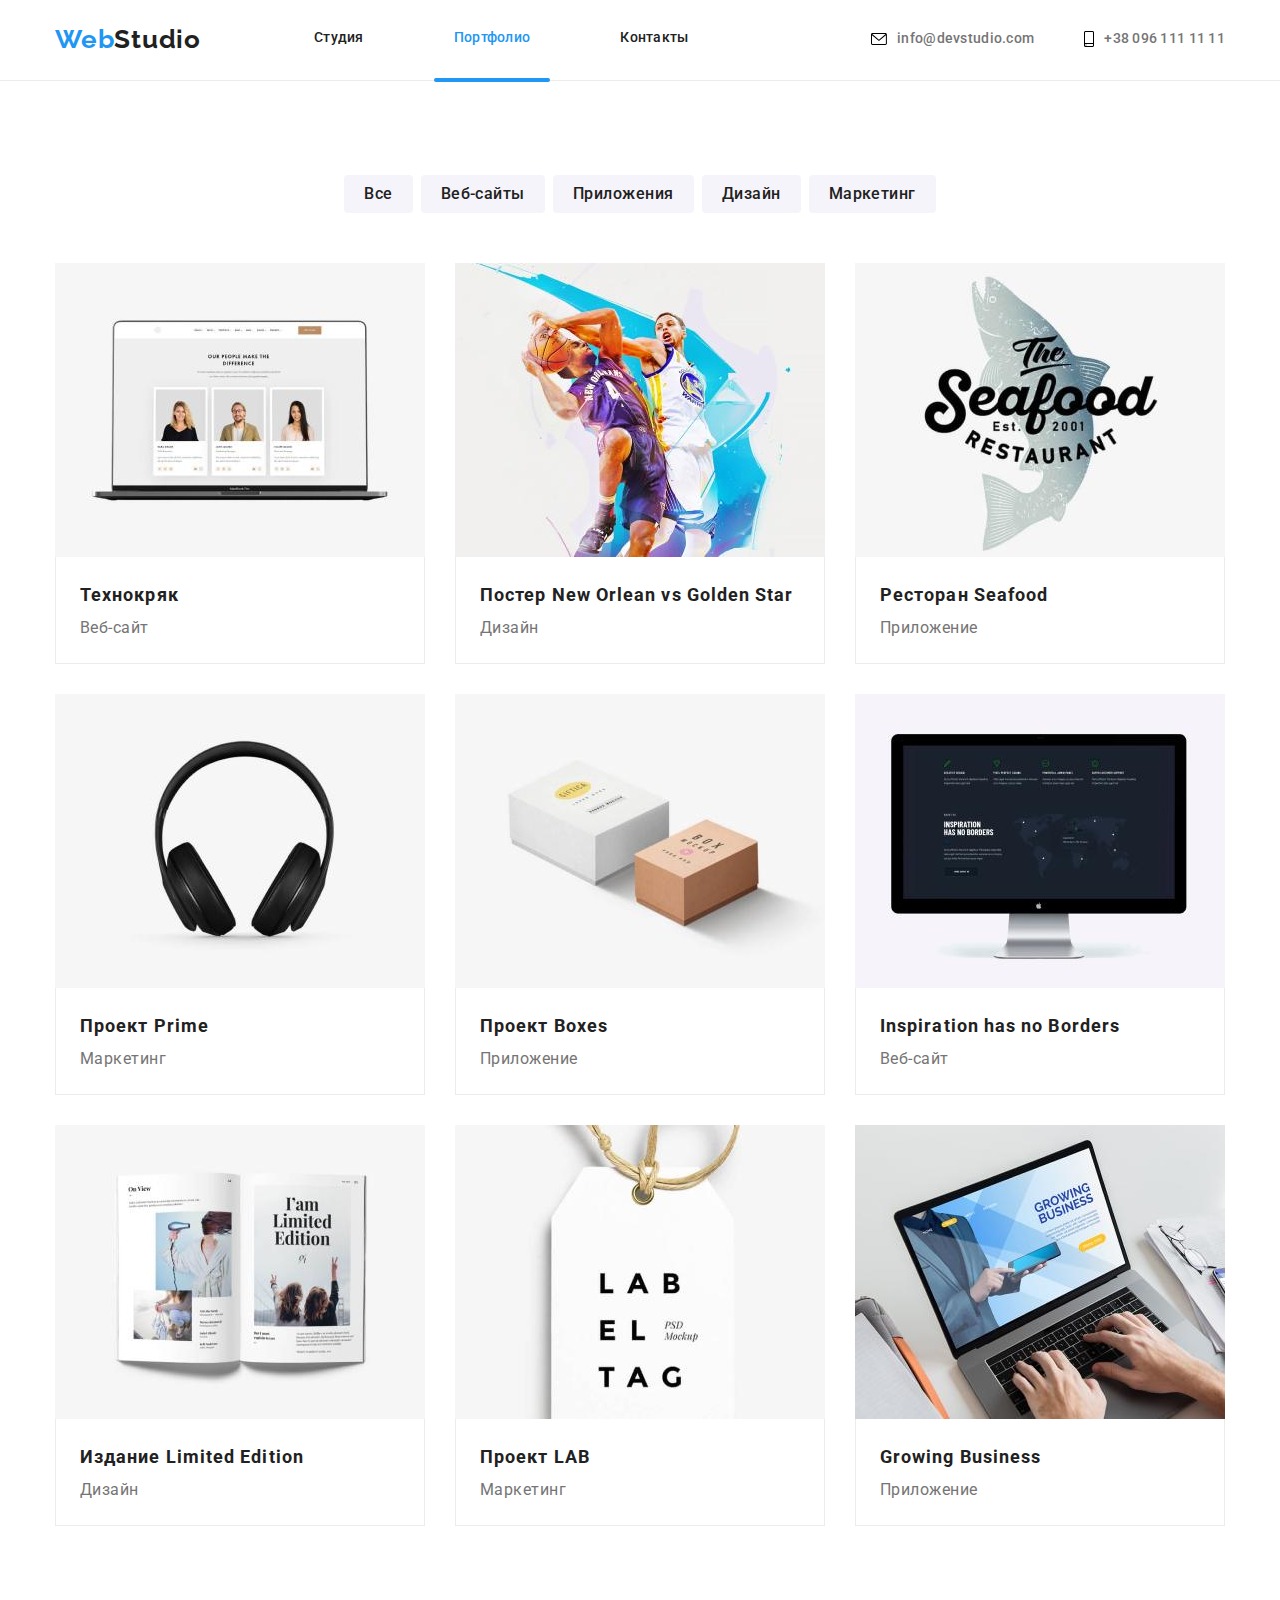
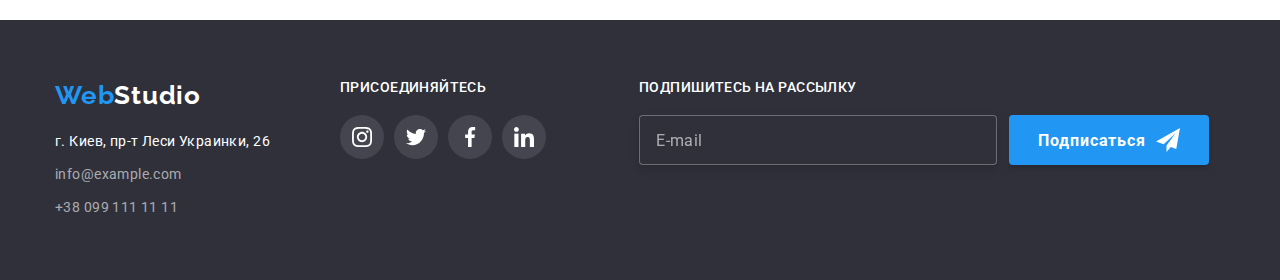
==== portfolio.html @ 2c17885b "Sass виконано" ====
<!DOCTYPE html>
<html lang="ru">
<head>
    <meta charset="UTF-8">
    <meta http-equiv="X-UA-Compatible" content="IE=edge">
    <meta name="viewport" content="width=device-width, initial-scale=1.0">
    <title>Document</title>
    <link href="https://fonts.googleapis.com/css2?family=Raleway:wght@700&family=Roboto:wght@400;500;700;900&display=swap"
        rel="stylesheet">
        <link rel="stylesheet" href="https://cdnjs.cloudflare.com/ajax/libs/modern-normalize/1.1.0/modern-normalize.min.css" />
      
    <link rel="stylesheet" href="./css/main.min.css">
</head>
<body>
    <!----------------- Шапка сторінки Портфоліо --------------------->
    <header class="header">
        <div class="container header-container">
    <nav class="header-nav">
            <a class="link logo" href="index.html">Web<span class="link logo logo-black">Studio</span></a>
            <ul class="list header-list">
                <li><a class="link header-link" href="./index.html">Студия</a></li>
                <li><a class="link header-link current" href="./portfolio.html">Портфолио</a></li>
                <li><a class="link header-link" href="">Контакты</a></li>
            </ul>
            </nav>
    <ul class="list header-adress-list">
        <li class="item"><a class="link header-address-link" href="info@devstudio.com">
                <svg class="address-icon" width="16" height="12">
                    <use href="./images/symbol-defs.svg#icon-envelope">
                    </use>
                </svg>info@devstudio.com
    
            </a></li>
        <li class="item"><a class="link header-address-link" href="tel:+380961111111"><svg class="address-icon" width="10"
                    height="16">
                    <use href="./images/symbol-defs.svg#icon-smartphone">
                    </use>
                </svg>+38 096 111 11 11</a></li>
    </ul>
        
    </div>
    </header>

    <!---------------------------  Портфоліо --------------------------------->
    <main>
        <section class="section-portfolio">
           <div class="container portfolio-container">
            <h1 class="visually-hidden">Портфолио</h1>
<ul class="list portfolio-btn-list">
    <li>
        <button class="portfolio-btn" type="button">Все</button>
    </li>
    <li>
        <button class="portfolio-btn" type="button">Веб-сайты</button>
    </li>
    <li>
        <button class="portfolio-btn" type="button">Приложения</button>
    </li>
    <li>
        <button class="portfolio-btn" type="button">Дизайн</button>
    </li>
    <li>
        <button class="portfolio-btn" type="button">Маркетинг</button>
    </li>
</ul>

<ul class="list portfolio-item-list">
    <li class="portfolio-item"> 
        <a class="link portfolio-link" href="/">
        <div class="portfolio-overlay">
        <img src="./images/8.jpg" alt="Фото вебсайта" width="370" height="294">
        <p class="overlay-text">Технокряк это современная площадка распространения коронавируса. Компании используют эту платформу для цифрового
        шпионажа и атак на защищённые сервера конкурентов.</p>
        </div>
        <div class="cart-container">
        <h2 class="portfolio-title" >Технокряк</h2>
        <p class="portfolio-text" >Веб-сайт</p> 
        </div>
        </a>
    </li>
   
    <li class="portfolio-item"> 
        <a class="link portfolio-link" href="/">
            <div class="portfolio-overlay">
        <img src="./images/9.jpg" alt="Дизайн постера" width="370" height="294">
        <p class="overlay-text">Технокряк это современная площадка распространения коронавируса. Компании используют эту
            платформу для цифрового
            шпионажа и атак на защищённые сервера конкурентов.</p>
            </div>
        <div class="cart-container">
        <h2 class="portfolio-title" >Постер New Orlean vs Golden Star</h2>
        <p class="portfolio-text" >Дизайн</p> 
    </div>
    </a>

    </li>
    <li class="portfolio-item"> 
<a class="link portfolio-link" href="/">
    <div class="portfolio-overlay">
        <img src="./images/10.jpg" alt="Фото логотипа ресторана" width="370" height="294">
        <p class="overlay-text">Технокряк это современная площадка распространения коронавируса. Компании используют эту
            платформу для цифрового
            шпионажа и атак на защищённые сервера конкурентов.</p>
        </div>
        <div class="cart-container">
        <h2 class="portfolio-title" >Ресторан Seafood</h2>
        <p class="portfolio-text" >Приложение</p> 
        </div>
        </a>
    </li>
    <li class="portfolio-item">
         <a class="link portfolio-link" href="/">
            <div class="portfolio-overlay">
        <img src="./images/11.jpg" alt="Фото наушников" width="370" height="294">
        <p class="overlay-text">Технокряк это современная площадка распространения коронавируса. Компании используют эту
            платформу для цифрового
            шпионажа и атак на защищённые сервера конкурентов.</p>
            </div>
        <div class="cart-container"> <h2 class="portfolio-title" >Проект Prime</h2>
        <p class="portfolio-text" >Маркетинг</p> 
        </div>
        </a>
    </li>
    <li class="portfolio-item">
        <a class="link portfolio-link" href="/">
            <div class="portfolio-overlay">
        <img src="./images/12.jpg" alt="Дизайн упаковки" width="370" height="294">
        <p class="overlay-text">Технокряк это современная площадка распространения коронавируса. Компании используют эту
            платформу для цифрового
            шпионажа и атак на защищённые сервера конкурентов.</p>
            </div>
        <div class="cart-container"> <h2 class="portfolio-title" >Проект Boxes</h2>
        <p class="portfolio-text" >Приложение</p> 
        </div>
        </a>
    </li>
    <li class="portfolio-item"> 
        <a class="link portfolio-link" href="/">
            <div class="portfolio-overlay">
        <img src="./images/13.jpg" alt="Фото моноблока" width="370" height="294">
        <p class="overlay-text">Технокряк это современная площадка распространения коронавируса. Компании используют эту
            платформу для цифрового
            шпионажа и атак на защищённые сервера конкурентов.</p>
        </div>
        <div class="cart-container">  <h2 class="portfolio-title" >Inspiration has no Borders</h2>
        <p class="portfolio-text" >Веб-сайт</p> 
        </div>
        </a>
    </li>
    <li class="portfolio-item">
        <a class="link portfolio-link" href="/">
            <div class="portfolio-overlay">
        <img src="./images/14.jpg" alt="Фото журнала" width="370" height="294">
        <p class="overlay-text">Технокряк это современная площадка распространения коронавируса. Компании используют эту
            платформу для цифрового
            шпионажа и атак на защищённые сервера конкурентов.</p>
            </div>
        <div class="cart-container">  <h2 class="portfolio-title" >Издание Limited Edition</h2>
        <p class="portfolio-text" >Дизайн</p> 
        </div>
        </a>
    </li>
    <li class="portfolio-item">
        <a class="link portfolio-link" href="/">
            <div class="portfolio-overlay">
        <img src="./images/15.jpg" alt="Фото этикетки" width="370" height="294">
        <p class="overlay-text">Технокряк это современная площадка распространения коронавируса. Компании используют эту
            платформу для цифрового
            шпионажа и атак на защищённые сервера конкурентов.</p>
        </div>
        <div class="cart-container">  <h2 class="portfolio-title" >Проект LAB</h2>
        <p class="portfolio-text" >Маркетинг</p> 
        </div>
        </a>
    </li>
    <li class="portfolio-item"> 
        <a class="link portfolio-link" href="/">
            <div class="portfolio-overlay">
        <img src="./images/16.jpg" alt="Работа за ноутбуком" width="370" height="294">
        <p class="overlay-text">Технокряк это современная площадка распространения коронавируса. Компании используют эту
            платформу для цифрового
            шпионажа и атак на защищённые сервера конкурентов.</p>
            </div>
        <div class="cart-container">  <h2 class="portfolio-title" >Growing Business</h2>
        <p class="portfolio-text" >Приложение</p> 
        </div>
        </a>
    </li>
</ul>
</div>
        </section>

    </main>

<!---------------------------  FOOTER --------------------------------->

<footer class="footer">
    <div class="footer-container">
        <div class="address-container">
            <a class="link logo-blue" href="./index.html">Web<span class="link logo logo-white">Studio</span></a>
            <address>
                <ul class="list footer-list">
                    <li>
                        <a class="link footer-address" href="https://goo.gl/maps/tC4U7dV6mWvbns1K6">г. Киев, пр-т Леси
                            Украинки,
                            26</a>
                    </li>
                    <li>
                        <a class="link footer-email" href="mailto:info@example.com">info@example.com</a>
                    </li>
                    <li>
                        <a class="link footer-tel" href="tel:+380991111111">+38 099 111 11 11</a>
                    </li>
                </ul>
            </address>
        </div>
        <div class="footer-social-container">
            <h3 class="footer-social-title">присоединяйтесь</h3>
            <ul class="footer-social-list">
                <li class="footer-social-item">
                    <a class="footer-social-link" href="">
                        <svg class="footer-icon" width="20" height="20">
                            <use href="./images/symbol-defs.svg#icon-instagram">
                            </use>
                        </svg>
                    </a>
                </li>
                <li class="footer-social-item">
                    <a class="footer-social-link" href="">
                        <svg class="footer-icon" width="20" height="20">
                            <use href="./images/symbol-defs.svg#icon-twitter">
                            </use>
                        </svg>
                    </a>
                </li>
                <li class="footer-social-item">
                    <a class="footer-social-link" href="">
                        <svg class="footer-icon" width="20" height="20">
                            <use href="./images/symbol-defs.svg#icon-facebook">
                            </use>
                        </svg>
                    </a>
                </li>
                <li class="footer-social-item">
                    <a class="footer-social-link" href="">
                        <svg class="footer-icon" width="20" height="20">
                            <use href="./images/symbol-defs.svg#icon-linkedin">
                            </use>
                        </svg>
                    </a>
                </li>
            </ul>
        </div>
<div class="subscription-container">
    <h3 class="subscription-title">Подпишитесь на рассылку</h3>
    <div class="subscription-wrap">
        <form class="footer-subscription">
            <input type="text" class="input-subscription" name="sub-email" placeholder="E-mail">
            <button type="submit" class="subscription-btn">Подписаться<span class="subscription-item">
                    <svg class="subscription-icon" width="24" height="24">
                        <use href="./images/symbol-defs.svg#icon-icon-send"></use>
                    </svg></button>
        </form>
    </div>
</div>
    </div>
</footer>

</body>

</html>
---- css/main.min.css ----
p,h1,h2,h3,h4,h5,h6{margin:0}ul{margin:0;padding:0;list-style:none}a{text-decoration:none}button{font-family:inherit;cursor:pointer}img{display:block;max-width:100%;height:auto}html{box-sizing:border-box}body{font-family:"Roboto", sans-serif;color:var(--primary-text-color)}*,*::before,*::after{box-sizing:inherit}.list{list-style:none}.link{text-decoration:none;display:block}.container{display:flex;width:1200px;padding-left:15px;padding-right:15px;margin:0 auto}.logo{display:flex;align-items:center;font-family:"Raleway", sans-serif;font-weight:700;font-size:26px;line-height:1.19;letter-spacing:0.03em;color:var(--accent-color);transition:color 250ms cubic-bezier(0.4, 0, 0.2, 1)}.logo:hover,.logo:focus{color:var(--accent-color)}.backdrop{width:100vw;height:100vh;background:rgba(0,0,0,0.2);position:fixed;top:0;transition:opacity 1200ms, visibility 1000ms}.modal{width:528px;padding-top:40px;padding-bottom:40px;padding-left:41px;padding-right:39px;min-height:581px;position:absolute;top:50%;left:50%;background-color:#ffffff;box-shadow:0px 1px 3px rgba(0,0,0,0.12),0px 1px 1px rgba(0,0,0,0.14),0px 2px 1px rgba(0,0,0,0.2);border-radius:4px;transform:rotate(0);transform:translate(-50%, -50%);transition:transform 1000ms}.backdrop.is-hidden .modal{transform:rotate(60deg) translate(-1600px);transition:transform 1500ms}.modal-close{display:flex;align-items:center;justify-content:center;width:30px;height:30px;position:absolute;right:8px;top:8px;background-color:#ffffff;border:1px solid rgba(0,0,0,0.1);border-radius:50%}.modal-close-icon{fill:#000000}.is-hidden{visibility:hidden;opacity:0;pointer-events:0}.modal-title{margin-bottom:12px;font-weight:700;font-size:20px;line-height:1.15;text-align:center;letter-spacing:0.03em;color:var(--primary-text-color)}.online-form{width:100%}.modal-text{display:block;margin-bottom:4px;font-weight:400;font-size:12px;line-height:1.16;letter-spacing:0.01em;color:var(--third-text-color)}.input-modal{display:block;padding-left:40px;width:100%;height:40px;border:1px solid rgba(33,33,33,0.2);border-radius:4px;outline:none;transition:border-color 250ms cubic-bezier(0.4, 0, 0.2, 1)}.input-wrap{position:relative;margin-bottom:10px}.input-icon{position:absolute;top:30px;left:14px;transition:color 250ms cubic-bezier(0.4, 0, 0.2, 1)}.input-modal:focus{border-color:var(--accent-color)}.input-modal:focus+.input-icon{fill:var(--accent-color)}.online-comments:focus{border-color:var(--accent-color)}.online-comments{display:block;padding:12px 16px;width:100%;height:120px;border:1px solid rgba(33,33,33,0.2);border-radius:4px;overflow:hidden;outline:none;transition:border-color 250ms cubic-bezier(0.4, 0, 0.2, 1)}.comments-wrap{margin-bottom:20px}.online-comments::placeholder{font-weight:400;font-size:14px;line-height:1.14;letter-spacing:0.01em;color:rgba(117,117,117,0.5)}.policy-text{display:flex;align-items:center;justify-content:center;font-weight:400;font-size:14px;line-height:1.71;letter-spacing:0.03em;color:var(--third-text-color)}.policy-link{margin-left:5px;font-weight:400;font-size:14px;line-height:1.71;letter-spacing:0.03em;text-decoration:underline;color:var(--accent-color)}.check-item{width:16px;height:15px;display:flex;margin-right:8px;border:2px solid var(--primary-text-color);border-radius:2px;transition:background-color 250ms cubic-bezier(0.4, 0, 0.2, 1)}.input-checkbox:checked+.policy-text .check-item{background-color:var(--accent-color);border:none}.policy-icon{fill:#ffffff}.form-btn{display:block;margin:0 auto;width:200px;height:50px;margin-top:30px;background-color:var(--accent-color);font-weight:700;font-size:16px;line-height:1.87;color:var(--second-text-color);text-align:center;letter-spacing:0.06em;box-shadow:0px 4px 4px rgba(0,0,0,0.15);border-radius:4px;border-style:none}.header{padding-top:24px;padding-bottom:25px;border-bottom:1px solid var(--site-border-color)}.header-nav{display:flex}.header-list{display:flex;margin-left:93px;margin-right:auto}.header-list li{margin-right:50px}.header-list li:last-child{margin-right:0}.logo-black{color:var(--primary-text-color)}.header-link{display:block;position:relative;padding:6px 20px 6px 20px;text-align:center;font-weight:500;font-size:14px;line-height:1.14;letter-spacing:0.02em;color:var(--primary-text-color);transition:color 250ms cubic-bezier(0.4, 0, 0.2, 1)}.header-link:hover,.header-link:focus{color:var(--accent-color)}.current{color:var(--accent-color)}.header-link.current::after{content:"";width:100%;height:4px;background-color:var(--accent-color);position:absolute;bottom:-30px;left:0;border-radius:2px}.header-adress-list{display:flex;align-items:center;margin-left:auto}.header-adress-list .item:not(:last-child){margin-right:50px}.header-address-link{display:flex;align-items:center;font-weight:500;font-size:14px;line-height:1.14;letter-spacing:0.02em;color:var(--third-text-color);transition:color 250ms cubic-bezier(0.4, 0, 0.2, 1)}.header-address-link:hover .address-icon,.header-address-link:focus .address-icon{fill:var(--accent-color)}.header-address-link:hover,.header-address-link:focus{color:var(--accent-color)}.address-icon{margin-right:10px;transition:color 250ms cubic-bezier(0.4, 0, 0.2, 1)}.footer{background-color:var(--third-background-color);padding-top:60px;padding-bottom:60px}.footer-container{display:flex;width:1200px;padding-left:15px;padding-right:15px;margin:0 auto}.address-container{margin-right:70px}.logo-blue{display:flex;align-items:center;font-family:"Raleway", sans-serif;font-weight:700;font-size:26px;line-height:1.19;letter-spacing:0.03em;color:var(--accent-color);margin-bottom:20px}.logo-white{display:flex;align-items:center;color:var(--second-text-color);transition:color 250ms cubic-bezier(0.4, 0, 0.2, 1)}.footer-list li:not(:last-child){margin-bottom:9px}.footer-address{font-family:Roboto;font-style:normal;font-size:14px;line-height:1.71;letter-spacing:0.03em;color:var(--second-text-color);transition:color 250ms cubic-bezier(0.4, 0, 0.2, 1)}.footer .link:hover,.footer .link:focus{color:var(--accent-color)}.footer-email{font-family:Roboto;font-style:normal;font-size:14px;line-height:1.71;letter-spacing:0.03em;color:rgba(255,255,255,0.6);transition:color 250ms cubic-bezier(0.4, 0, 0.2, 1)}.footer-tel{font-family:Roboto;font-style:normal;font-size:14px;line-height:1.71;letter-spacing:0.03em;color:rgba(255,255,255,0.6);transition:color 250ms cubic-bezier(0.4, 0, 0.2, 1)}.footer-social-container{display:block;margin-right:93px}.footer-social-title{margin-bottom:20px;font-weight:500;font-size:14px;line-height:1.14;letter-spacing:0.03em;text-transform:uppercase;color:var(--second-text-color)}.footer-social-list{display:flex}.footer-social-item{width:44px;height:44px}.footer-social-item+.footer-social-item{margin-left:10px}.footer-social-link{display:flex;justify-content:center;align-items:center;width:100%;height:100%;border-radius:50%;background-color:rgba(255,255,255,0.1);transition:background-color 250ms cubic-bezier(0.4, 0, 0.2, 1)}.footer-icon{fill:var(--second-text-color)}.footer-social-link:hover,.footer-social-link:focus{background-color:var(--accent-color)}.subscription-container{display:block}.subscription-wrap{display:flex}.subscription-title{width:100%;margin-bottom:20px;font-weight:500;font-size:14px;line-height:1.14;letter-spacing:0.03em;text-transform:uppercase;color:var(--second-text-color)}.footer-subscription{display:flex;align-items:center;justify-content:center}.input-subscription{width:358px;height:50px;padding-left:16px;margin-right:12px;color:rgba(255,255,255,0.6);background-color:var(--third-background-color);border-style:none;filter:drop-shadow(0px 4px 4px rgba(0,0,0,0.15));border-radius:4px;border:1px solid rgba(255,255,255,0.3)}.input-subscription::placeholder{font-weight:400;font-size:16px;line-height:1.25;letter-spacing:0.03em;color:rgba(255,255,255,0.6)}.subscription-item{width:24px;height:24px;margin-left:10px}.subscription-btn{display:flex;align-items:center;justify-content:center;margin:0 auto;width:200px;height:50px;background-color:var(--accent-color);font-weight:700;font-size:16px;line-height:1.87;color:var(--second-text-color);text-align:center;letter-spacing:0.06em;box-shadow:0px 4px 4px rgba(0,0,0,0.15);border-radius:4px;border-style:none}.section-hero{max-width:1600px;height:600px;margin:auto;background-image:linear-gradient(rgba(47,48,58,0.4), rgba(47,48,58,0.4)),url(../images/17.jpg);border-color:var(--third-background-color);background-repeat:no-repeat;background-position:center;block-size:contain;text-align:center;padding-top:200px;padding-bottom:200px}.hero-container{display:inline-block;flex-direction:column}.hero-title{text-align:center;font-family:Roboto;font-weight:900;font-size:44px;line-height:1.36;text-align:center;letter-spacing:0.06em;color:var(--second-text-color)}.hero-btn{margin-top:30px;background-color:var(--accent-color);color:var(--second-text-color);box-shadow:0px 3px 1px rgba(0,0,0,0.1),0px 1px 2px rgba(0,0,0,0.08),0px 2px 2px rgba(0,0,0,0.12);border-radius:4px;padding-top:10px;padding-right:32px;padding-bottom:10px;padding-left:32px}.section-benefits{padding-top:94px;padding-bottom:94px}.benefits-container{height:auto}.benefits-list{display:flex;flex-wrap:wrap}.benefits-item{flex-basis:calc(100% / 4 - 30%)}.benefits-icon-container{display:flex;margin-bottom:30px}.benefits-icon{width:270px}.benefits-item:not(:first-child){margin-left:30px}.benefits-title{width:270px;padding-bottom:10px;font-weight:700;font-size:14px;line-height:1.14;letter-spacing:0.03em;text-transform:uppercase;color:var(--primary-text-color)}.benefits-text{font-weight:400;font-size:14px;line-height:1.71;letter-spacing:0.03em;color:var(--third-text-color)}.section-services{text-align:center;padding-bottom:94px}.services-container{display:flex;flex-direction:column}.services-title{margin-bottom:50px;font-weight:700;font-size:36px;line-height:1.16;text-align:center;letter-spacing:0.03em;color:var(--primary-text-color)}.services-list{display:flex;flex-wrap:wrap}.services-item{position:relative}.services-item::before{content:"";position:absolute;bottom:0;display:block;width:100%;height:70px;background:rgba(47,48,58,0.8)}.overlay-title{position:absolute;display:block;width:100%;bottom:0;right:0;text-align:center;font-weight:500;font-size:14px;line-height:1.14;text-align:center;letter-spacing:0.03em;text-transform:uppercase;color:var(--second-text-color);transform:translatey(-27px)}.services-item:nth-child(n+2){margin-left:30px}.section-team{background-color:var(--second-background-color);padding-top:94px;padding-bottom:94px}.team-container{display:flex;flex-direction:column}.team-main-title{margin-bottom:50px;font-weight:700;font-size:36px;line-height:1.16;text-align:center;letter-spacing:0.03em;color:var(--primary-text-color)}.team-list{display:flex;flex-wrap:wrap}.team-item{background:#ffffff;box-shadow:0px 1px 3px rgba(0,0,0,0.12),0px 1px 1px rgba(0,0,0,0.14),0px 2px 1px rgba(0,0,0,0.2);border-radius:0px 0px 4px 4px}.team-item:nth-child(n+2){margin-left:30px}.team-title{padding-top:30px;padding-bottom:10px;font-weight:500;font-size:16px;line-height:1.18;text-align:center;letter-spacing:0.03em;color:var(--primary-text-color)}.team-text{padding-bottom:16px;font-weight:400;font-size:16px;line-height:1.18;text-align:center;letter-spacing:0.03em;color:var(--third-text-color)}.team-social-list{display:flex;max-width:270px;align-items:center;justify-content:center;padding-bottom:30px}.team-icon-item{width:44px;height:44px}.team-icon-item+.team-icon-item{margin-left:10px}.team-icon-link{display:flex;justify-content:center;align-items:center;width:100%;height:100%;border-radius:50%;background-color:#ffffff;color:#ffffff;transition:color 250ms cubic-bezier(0.4, 0, 0.2, 1),background-color 250ms cubic-bezier(0.4, 0, 0.2, 1)}.team-icon-link:hover,.team-icon-link:focus{background-color:var(--accent-color)}.team-icon-link+.team-icon-link{margin-left:10px}.benefits-icon{fill:#afb1b8}.team-icon-link:hover .benefits-icon,.team-icon-link:focus .benefits-icon{fill:currentColor}.clients-section{padding-top:94px;padding-bottom:94px}.clients-container{flex-direction:column}.clients-title{margin-bottom:50px;font-weight:700;font-size:36px;line-height:1.16;text-align:center;letter-spacing:0.03em}.clients-list{display:flex;align-items:center;justify-content:center}.clients-item{width:170px;height:92px}.clients-item+.clients-item{margin-left:30px}.clients-link{display:flex;width:100%;height:100%;align-items:center;justify-content:center;border:1px solid #afb1b8;border-radius:4px;transition:border-color 250ms cubic-bezier(0.4, 0, 0.2, 1)}.clients-icon{fill:#afb1b8;transition:fill 250ms cubic-bezier(0.4, 0, 0.2, 1)}.clients-link:hover .clients-icon,.clients-link:focus .clients-icon{fill:var(--accent-color)}.clients-link:hover,.clients-link:focus{border:1px solid var(--accent-color)}.section-portfolio{padding-top:94px;padding-bottom:94px}.portfolio-container{display:flex;flex-direction:column}.portfolio-btn-list{display:flex;margin-bottom:50px;justify-content:center;flex-direction:row;margin-left:auto;margin-right:auto}.portfolio-btn{display:inline-block;font-family:inherit;font-weight:500;font-size:16px;line-height:1.62;letter-spacing:0.03em;text-align:center;color:var(--primary-text-color);background-color:var(--second-background-color);border:none;cursor:pointer;padding:6px 20px 6px 20px;border-radius:4px;transition:color 250ms cubic-bezier(0.4, 0, 0.2, 1),background-color 250ms cubic-bezier(0.4, 0, 0.2, 1)}.portfolio-btn-list li{margin-right:8px}.portfolio-btn-list li:last-child{margin-right:0}.portfolio-btn:active{background-color:var(--accent-color);color:var(--second-text-color);box-shadow:0px 3px 1px rgba(0,0,0,0.1),0px 1px 2px rgba(0,0,0,0.08),0px 2px 2px rgba(0,0,0,0.12)}.portfolio-btn:hover,.portfolio-btn:focus{background-color:var(--accent-color);color:var(--second-text-color);box-shadow:0px 3px 1px rgba(0,0,0,0.1),0px 1px 2px rgba(0,0,0,0.08),0px 2px 2px rgba(0,0,0,0.12)}.portfolio-item-list{display:flex;flex-wrap:wrap}.portfolio-item{flex-basis:calc((100% - 2 * 30px) / 3);margin-left:30px;margin-bottom:30px}.portfolio-item:nth-child(n+7){margin-bottom:0}.portfolio-item:nth-child(3n+1){margin-left:0}.cart-container{padding-left:24px;padding-top:20px;padding-bottom:20px;border-left:solid 1px var(--site-border-color);border-right:solid 1px var(--site-border-color);border-bottom:solid 1px var(--site-border-color)}.portfolio-title{font-weight:700;font-size:18px;line-height:2;letter-spacing:0.06em;transition:color 250ms cubic-bezier(0.4, 0, 0.2, 1)}.portfolio-title:hover,.portfolio-title:focus{color:var(--accent-color)}.portfolio-text{font-size:16px;line-height:1.87;letter-spacing:0.03em;color:var(--third-text-color)}.portfolio-item-list .link{color:inherit}.portfolio-link{transition:box-shadow 250ms cubic-bezier(0.4, 0, 0.2, 1)}.portfolio-link:hover,.portfolio-link:focus{box-shadow:0px 1px 1px rgba(0,0,0,0.12),0px 4px 4px rgba(0,0,0,0.06),1px 4px 6px rgba(0,0,0,0.16)}.portfolio-overlay{position:relative;overflow:hidden}.overlay-text{position:absolute;width:100%;height:100%;top:0;left:0;padding:63px 24px;background-color:rgba(33,150,243,0.9);font-weight:400;font-size:18px;line-height:1.55;letter-spacing:0.03em;color:var(--second-text-color);opacity:0}.portfolio-link:hover .overlay-text,.portfolio-link:focus .overlay-text{opacity:1;animation-name:portfolioanim;animation-duration:300ms}@keyframes portfolioanim{0%{transform:translatey(100%)}100%{transform:translatey(0%)}}:root{--primary-text-color: #212121;--second-text-color: #ffffff;--third-text-color: #757575;--accent-color: #2196f3;--primary-background-color: #e5e5e5;--second-background-color: #f5f4fa;--third-background-color: #2f303a;--site-border-color: #ececec}.visually-hidden{position:absolute;white-space:nowrap;width:1px;height:1px;overflow:hidden;border:0;padding:0;clip:rect(0 0 0 0);clip-path:inset(50%);margin:-1px}
/*# sourceMappingURL=main.min.css.map */
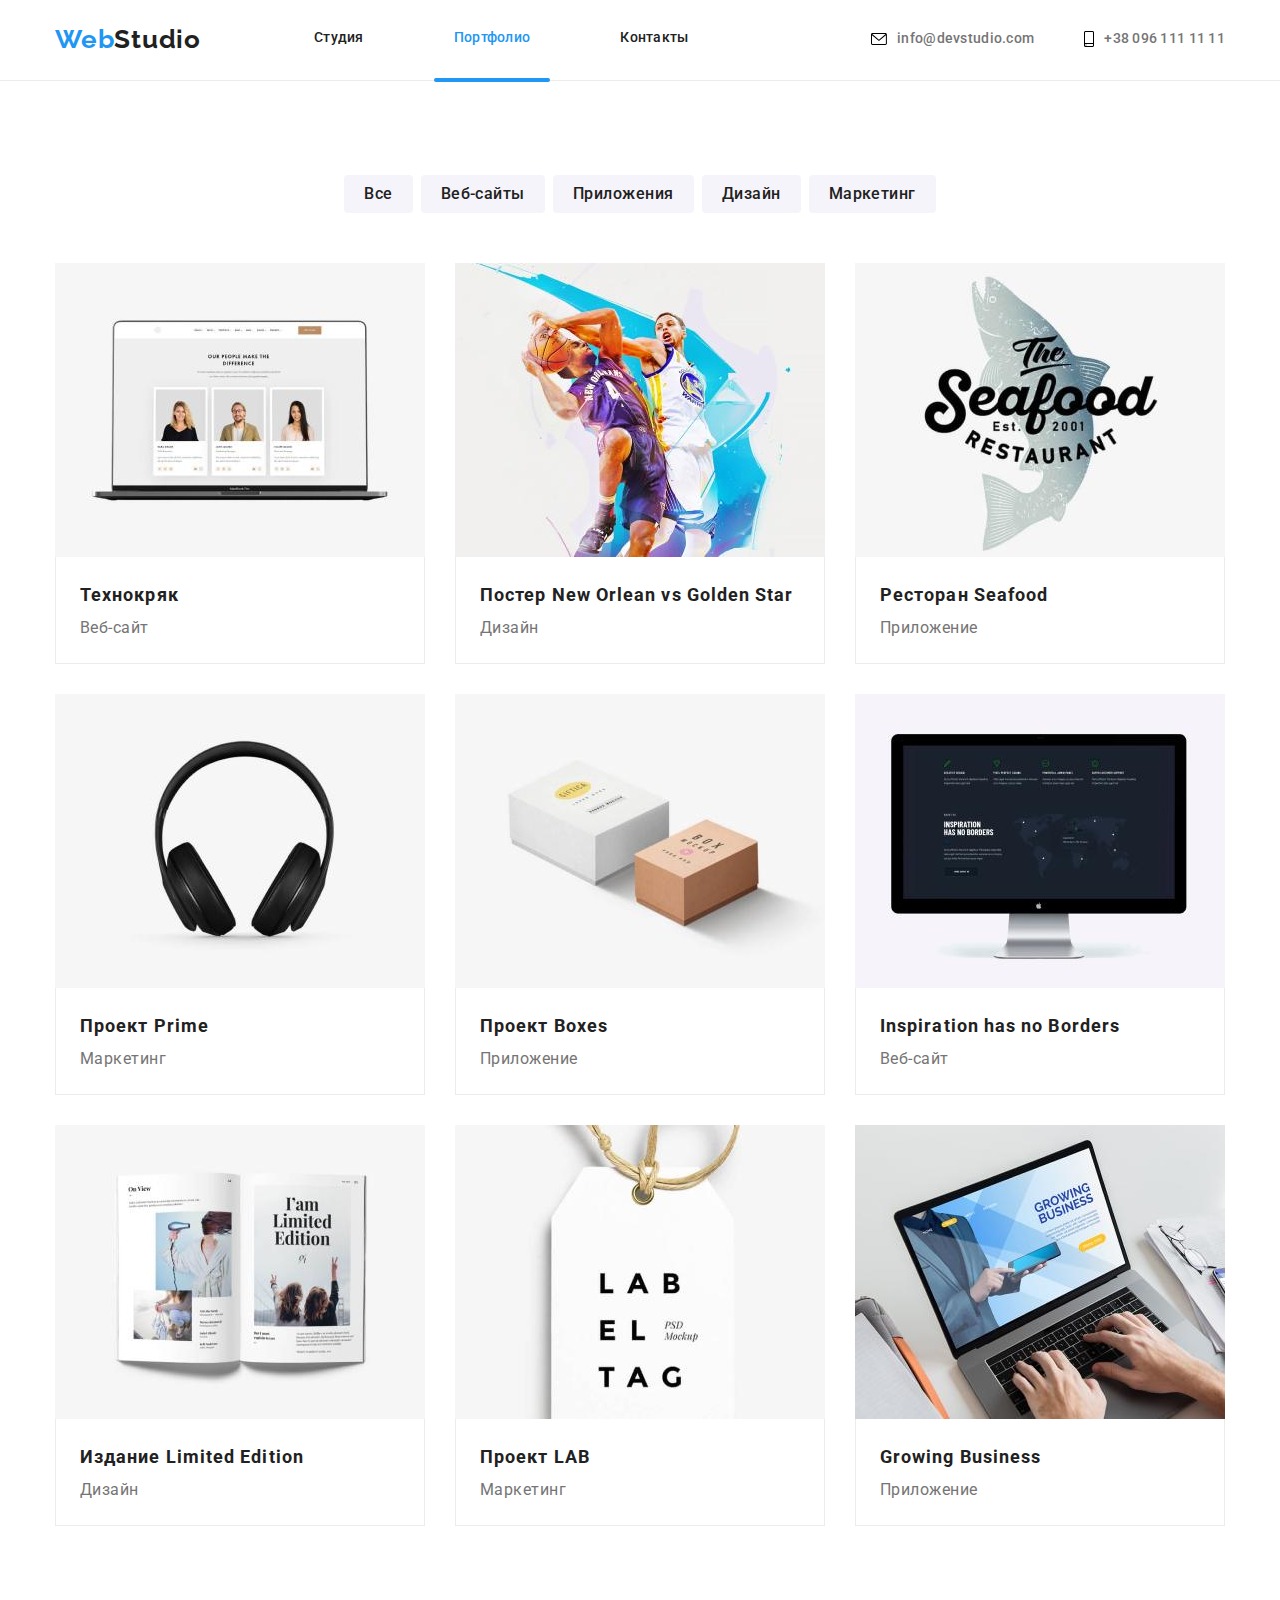
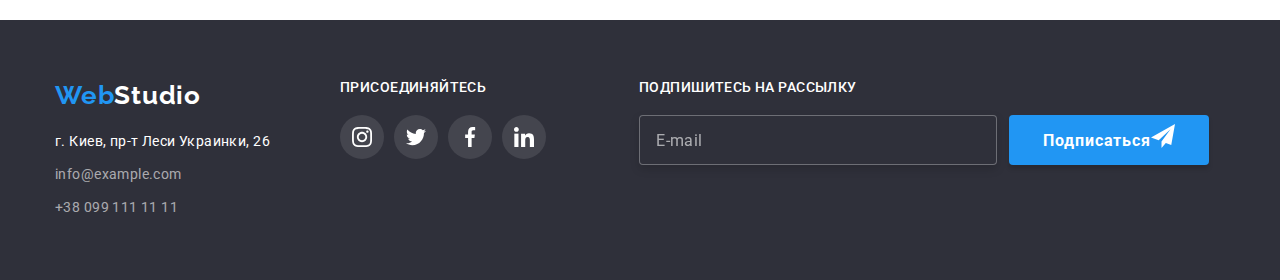
==== commit f338c2d2: "Студия BEM" ====
--- a/portfolio.html
+++ b/portfolio.html
@@ -16,23 +16,23 @@
     <header class="header">
         <div class="container header-container">
     <nav class="header-nav">
-            <a class="link logo" href="index.html">Web<span class="link logo logo-black">Studio</span></a>
-            <ul class="list header-list">
-                <li><a class="link header-link" href="./index.html">Студия</a></li>
-                <li><a class="link header-link current" href="./portfolio.html">Портфолио</a></li>
-                <li><a class="link header-link" href="">Контакты</a></li>
+            <a class="link logo" href="index.html">Web<span class="link logo logo--black">Studio</span></a>
+            <ul class="site-nav">
+                <li class="site-nav__item"><a class="site-nav__link " href="./index.html">Студия</a></li>
+                <li class="site-nav__item"><a class="site-nav__link site-nav__link--current" href="./portfolio.html">Портфолио</a></li>
+                <li class="site-nav__item"><a class="site-nav__link " href="">Контакты</a></li>
             </ul>
             </nav>
-    <ul class="list header-adress-list">
-        <li class="item"><a class="link header-address-link" href="info@devstudio.com">
-                <svg class="address-icon" width="16" height="12">
+    <ul class="header-address">
+        <li class="header-address__item"><a class="link header-address__link" href="info@devstudio.com">
+                <svg class="header-address__icon" width="16" height="12">
                     <use href="./images/symbol-defs.svg#icon-envelope">
                     </use>
                 </svg>info@devstudio.com
     
             </a></li>
-        <li class="item"><a class="link header-address-link" href="tel:+380961111111"><svg class="address-icon" width="10"
-                    height="16">
+        <li class="header-address__item"><a class="link header-address__link" href="tel:+380961111111"><svg
+                    class="header-address__icon" width="10" height="16">
                     <use href="./images/symbol-defs.svg#icon-smartphone">
                     </use>
                 </svg>+38 096 111 11 11</a></li>
@@ -193,78 +193,79 @@
     </main>
 
 <!---------------------------  FOOTER --------------------------------->
-
-<footer class="footer">
-    <div class="footer-container">
-        <div class="address-container">
-            <a class="link logo-blue" href="./index.html">Web<span class="link logo logo-white">Studio</span></a>
-            <address>
-                <ul class="list footer-list">
-                    <li>
-                        <a class="link footer-address" href="https://goo.gl/maps/tC4U7dV6mWvbns1K6">г. Киев, пр-т Леси
-                            Украинки,
-                            26</a>
-                    </li>
-                    <li>
-                        <a class="link footer-email" href="mailto:info@example.com">info@example.com</a>
-                    </li>
-                    <li>
-                        <a class="link footer-tel" href="tel:+380991111111">+38 099 111 11 11</a>
+    <footer class="footer">
+        <div class="footer__container">
+            <div class="footer__address-wrap">
+                <a class="logo logo__blue" href="./index.html">Web<span class="logo logo__white">Studio</span></a>
+                <address>
+                    <ul class="footer__list">
+                        <li class="footer__item">
+                            <a class="footer__address-link footer__address-link--white"
+                                href="https://goo.gl/maps/tC4U7dV6mWvbns1K6">г. Киев, пр-т Леси Украинки,
+                                26</a>
+                        </li>
+                        <li class="footer__item">
+                            <a class="footer__address-link" href="mailto:info@example.com">info@example.com</a>
+                        </li>
+                        <li class="footer__item">
+                            <a class="footer__address-link" href="tel:+380991111111">+38 099 111 11 11</a>
+                        </li>
+                    </ul>
+                </address>
+            </div>
+            <div class="footer__social-wrap">
+                <h3 class="footer__social-title">присоединяйтесь</h3>
+                <ul class="footer__social-list">
+                    <li class="footer__social-item">
+                        <a class="footer__social-link" href="">
+                            <svg class="footer__icon" width="20" height="20">
+                                <use href="./images/symbol-defs.svg#icon-instagram">
+                                </use>
+                            </svg>
+                        </a>
+                    </li>
+                    <li class="footer__social-item">
+                        <a class="footer__social-link" href="">
+                            <svg class="footer__icon" width="20" height="20">
+                                <use href="./images/symbol-defs.svg#icon-twitter">
+                                </use>
+                            </svg>
+                        </a>
+                    </li>
+                    <li class="footer__social-item">
+                        <a class="footer__social-link" href="">
+                            <svg class="footer__icon" width="20" height="20">
+                                <use href="./images/symbol-defs.svg#icon-facebook">
+                                </use>
+                            </svg>
+                        </a>
+                    </li>
+                    <li class="footer__social-item">
+                        <a class="footer__social-link" href="">
+                            <svg class="footer__icon" width="20" height="20">
+                                <use href="./images/symbol-defs.svg#icon-linkedin">
+                                </use>
+                            </svg>
+                        </a>
                     </li>
                 </ul>
-            </address>
-        </div>
-        <div class="footer-social-container">
-            <h3 class="footer-social-title">присоединяйтесь</h3>
-            <ul class="footer-social-list">
-                <li class="footer-social-item">
-                    <a class="footer-social-link" href="">
-                        <svg class="footer-icon" width="20" height="20">
-                            <use href="./images/symbol-defs.svg#icon-instagram">
-                            </use>
-                        </svg>
-                    </a>
-                </li>
-                <li class="footer-social-item">
-                    <a class="footer-social-link" href="">
-                        <svg class="footer-icon" width="20" height="20">
-                            <use href="./images/symbol-defs.svg#icon-twitter">
-                            </use>
-                        </svg>
-                    </a>
-                </li>
-                <li class="footer-social-item">
-                    <a class="footer-social-link" href="">
-                        <svg class="footer-icon" width="20" height="20">
-                            <use href="./images/symbol-defs.svg#icon-facebook">
-                            </use>
-                        </svg>
-                    </a>
-                </li>
-                <li class="footer-social-item">
-                    <a class="footer-social-link" href="">
-                        <svg class="footer-icon" width="20" height="20">
-                            <use href="./images/symbol-defs.svg#icon-linkedin">
-                            </use>
-                        </svg>
-                    </a>
-                </li>
-            </ul>
-        </div>
-<div class="subscription-container">
-    <h3 class="subscription-title">Подпишитесь на рассылку</h3>
-    <div class="subscription-wrap">
-        <form class="footer-subscription">
-            <input type="text" class="input-subscription" name="sub-email" placeholder="E-mail">
-            <button type="submit" class="subscription-btn">Подписаться<span class="subscription-item">
-                    <svg class="subscription-icon" width="24" height="24">
-                        <use href="./images/symbol-defs.svg#icon-icon-send"></use>
-                    </svg></button>
-        </form>
-    </div>
-</div>
-    </div>
-</footer>
+            </div>
+            <div class="subscription">
+                <h3 class="subscription__title">Подпишитесь на рассылку</h3>
+                <div class="subscription__wrap">
+                    <form class="subscription-form">
+                        <input type="text" class="subscription-form__input" name="sub-email" placeholder="E-mail">
+                        <button type="submit" class="subscription-form__btn">Подписаться<span
+                                class="subscription-form__item">
+                                <svg class="subscription-form__icon" width="24" height="24">
+                                    <use href="./images/symbol-defs.svg#icon-icon-send"></use>
+                                </svg></button>
+                    </form>
+                </div>
+            </div>
+        </div>
+    </footer>
+
 
 </body>
 
--- a/css/main.min.css
+++ b/css/main.min.css
@@ -1,2 +1,2 @@
-p,h1,h2,h3,h4,h5,h6{margin:0}ul{margin:0;padding:0;list-style:none}a{text-decoration:none}button{font-family:inherit;cursor:pointer}img{display:block;max-width:100%;height:auto}html{box-sizing:border-box}body{font-family:"Roboto", sans-serif;color:var(--primary-text-color)}*,*::before,*::after{box-sizing:inherit}.list{list-style:none}.link{text-decoration:none;display:block}.container{display:flex;width:1200px;padding-left:15px;padding-right:15px;margin:0 auto}.logo{display:flex;align-items:center;font-family:"Raleway", sans-serif;font-weight:700;font-size:26px;line-height:1.19;letter-spacing:0.03em;color:var(--accent-color);transition:color 250ms cubic-bezier(0.4, 0, 0.2, 1)}.logo:hover,.logo:focus{color:var(--accent-color)}.backdrop{width:100vw;height:100vh;background:rgba(0,0,0,0.2);position:fixed;top:0;transition:opacity 1200ms, visibility 1000ms}.modal{width:528px;padding-top:40px;padding-bottom:40px;padding-left:41px;padding-right:39px;min-height:581px;position:absolute;top:50%;left:50%;background-color:#ffffff;box-shadow:0px 1px 3px rgba(0,0,0,0.12),0px 1px 1px rgba(0,0,0,0.14),0px 2px 1px rgba(0,0,0,0.2);border-radius:4px;transform:rotate(0);transform:translate(-50%, -50%);transition:transform 1000ms}.backdrop.is-hidden .modal{transform:rotate(60deg) translate(-1600px);transition:transform 1500ms}.modal-close{display:flex;align-items:center;justify-content:center;width:30px;height:30px;position:absolute;right:8px;top:8px;background-color:#ffffff;border:1px solid rgba(0,0,0,0.1);border-radius:50%}.modal-close-icon{fill:#000000}.is-hidden{visibility:hidden;opacity:0;pointer-events:0}.modal-title{margin-bottom:12px;font-weight:700;font-size:20px;line-height:1.15;text-align:center;letter-spacing:0.03em;color:var(--primary-text-color)}.online-form{width:100%}.modal-text{display:block;margin-bottom:4px;font-weight:400;font-size:12px;line-height:1.16;letter-spacing:0.01em;color:var(--third-text-color)}.input-modal{display:block;padding-left:40px;width:100%;height:40px;border:1px solid rgba(33,33,33,0.2);border-radius:4px;outline:none;transition:border-color 250ms cubic-bezier(0.4, 0, 0.2, 1)}.input-wrap{position:relative;margin-bottom:10px}.input-icon{position:absolute;top:30px;left:14px;transition:color 250ms cubic-bezier(0.4, 0, 0.2, 1)}.input-modal:focus{border-color:var(--accent-color)}.input-modal:focus+.input-icon{fill:var(--accent-color)}.online-comments:focus{border-color:var(--accent-color)}.online-comments{display:block;padding:12px 16px;width:100%;height:120px;border:1px solid rgba(33,33,33,0.2);border-radius:4px;overflow:hidden;outline:none;transition:border-color 250ms cubic-bezier(0.4, 0, 0.2, 1)}.comments-wrap{margin-bottom:20px}.online-comments::placeholder{font-weight:400;font-size:14px;line-height:1.14;letter-spacing:0.01em;color:rgba(117,117,117,0.5)}.policy-text{display:flex;align-items:center;justify-content:center;font-weight:400;font-size:14px;line-height:1.71;letter-spacing:0.03em;color:var(--third-text-color)}.policy-link{margin-left:5px;font-weight:400;font-size:14px;line-height:1.71;letter-spacing:0.03em;text-decoration:underline;color:var(--accent-color)}.check-item{width:16px;height:15px;display:flex;margin-right:8px;border:2px solid var(--primary-text-color);border-radius:2px;transition:background-color 250ms cubic-bezier(0.4, 0, 0.2, 1)}.input-checkbox:checked+.policy-text .check-item{background-color:var(--accent-color);border:none}.policy-icon{fill:#ffffff}.form-btn{display:block;margin:0 auto;width:200px;height:50px;margin-top:30px;background-color:var(--accent-color);font-weight:700;font-size:16px;line-height:1.87;color:var(--second-text-color);text-align:center;letter-spacing:0.06em;box-shadow:0px 4px 4px rgba(0,0,0,0.15);border-radius:4px;border-style:none}.header{padding-top:24px;padding-bottom:25px;border-bottom:1px solid var(--site-border-color)}.header-nav{display:flex}.header-list{display:flex;margin-left:93px;margin-right:auto}.header-list li{margin-right:50px}.header-list li:last-child{margin-right:0}.logo-black{color:var(--primary-text-color)}.header-link{display:block;position:relative;padding:6px 20px 6px 20px;text-align:center;font-weight:500;font-size:14px;line-height:1.14;letter-spacing:0.02em;color:var(--primary-text-color);transition:color 250ms cubic-bezier(0.4, 0, 0.2, 1)}.header-link:hover,.header-link:focus{color:var(--accent-color)}.current{color:var(--accent-color)}.header-link.current::after{content:"";width:100%;height:4px;background-color:var(--accent-color);position:absolute;bottom:-30px;left:0;border-radius:2px}.header-adress-list{display:flex;align-items:center;margin-left:auto}.header-adress-list .item:not(:last-child){margin-right:50px}.header-address-link{display:flex;align-items:center;font-weight:500;font-size:14px;line-height:1.14;letter-spacing:0.02em;color:var(--third-text-color);transition:color 250ms cubic-bezier(0.4, 0, 0.2, 1)}.header-address-link:hover .address-icon,.header-address-link:focus .address-icon{fill:var(--accent-color)}.header-address-link:hover,.header-address-link:focus{color:var(--accent-color)}.address-icon{margin-right:10px;transition:color 250ms cubic-bezier(0.4, 0, 0.2, 1)}.footer{background-color:var(--third-background-color);padding-top:60px;padding-bottom:60px}.footer-container{display:flex;width:1200px;padding-left:15px;padding-right:15px;margin:0 auto}.address-container{margin-right:70px}.logo-blue{display:flex;align-items:center;font-family:"Raleway", sans-serif;font-weight:700;font-size:26px;line-height:1.19;letter-spacing:0.03em;color:var(--accent-color);margin-bottom:20px}.logo-white{display:flex;align-items:center;color:var(--second-text-color);transition:color 250ms cubic-bezier(0.4, 0, 0.2, 1)}.footer-list li:not(:last-child){margin-bottom:9px}.footer-address{font-family:Roboto;font-style:normal;font-size:14px;line-height:1.71;letter-spacing:0.03em;color:var(--second-text-color);transition:color 250ms cubic-bezier(0.4, 0, 0.2, 1)}.footer .link:hover,.footer .link:focus{color:var(--accent-color)}.footer-email{font-family:Roboto;font-style:normal;font-size:14px;line-height:1.71;letter-spacing:0.03em;color:rgba(255,255,255,0.6);transition:color 250ms cubic-bezier(0.4, 0, 0.2, 1)}.footer-tel{font-family:Roboto;font-style:normal;font-size:14px;line-height:1.71;letter-spacing:0.03em;color:rgba(255,255,255,0.6);transition:color 250ms cubic-bezier(0.4, 0, 0.2, 1)}.footer-social-container{display:block;margin-right:93px}.footer-social-title{margin-bottom:20px;font-weight:500;font-size:14px;line-height:1.14;letter-spacing:0.03em;text-transform:uppercase;color:var(--second-text-color)}.footer-social-list{display:flex}.footer-social-item{width:44px;height:44px}.footer-social-item+.footer-social-item{margin-left:10px}.footer-social-link{display:flex;justify-content:center;align-items:center;width:100%;height:100%;border-radius:50%;background-color:rgba(255,255,255,0.1);transition:background-color 250ms cubic-bezier(0.4, 0, 0.2, 1)}.footer-icon{fill:var(--second-text-color)}.footer-social-link:hover,.footer-social-link:focus{background-color:var(--accent-color)}.subscription-container{display:block}.subscription-wrap{display:flex}.subscription-title{width:100%;margin-bottom:20px;font-weight:500;font-size:14px;line-height:1.14;letter-spacing:0.03em;text-transform:uppercase;color:var(--second-text-color)}.footer-subscription{display:flex;align-items:center;justify-content:center}.input-subscription{width:358px;height:50px;padding-left:16px;margin-right:12px;color:rgba(255,255,255,0.6);background-color:var(--third-background-color);border-style:none;filter:drop-shadow(0px 4px 4px rgba(0,0,0,0.15));border-radius:4px;border:1px solid rgba(255,255,255,0.3)}.input-subscription::placeholder{font-weight:400;font-size:16px;line-height:1.25;letter-spacing:0.03em;color:rgba(255,255,255,0.6)}.subscription-item{width:24px;height:24px;margin-left:10px}.subscription-btn{display:flex;align-items:center;justify-content:center;margin:0 auto;width:200px;height:50px;background-color:var(--accent-color);font-weight:700;font-size:16px;line-height:1.87;color:var(--second-text-color);text-align:center;letter-spacing:0.06em;box-shadow:0px 4px 4px rgba(0,0,0,0.15);border-radius:4px;border-style:none}.section-hero{max-width:1600px;height:600px;margin:auto;background-image:linear-gradient(rgba(47,48,58,0.4), rgba(47,48,58,0.4)),url(../images/17.jpg);border-color:var(--third-background-color);background-repeat:no-repeat;background-position:center;block-size:contain;text-align:center;padding-top:200px;padding-bottom:200px}.hero-container{display:inline-block;flex-direction:column}.hero-title{text-align:center;font-family:Roboto;font-weight:900;font-size:44px;line-height:1.36;text-align:center;letter-spacing:0.06em;color:var(--second-text-color)}.hero-btn{margin-top:30px;background-color:var(--accent-color);color:var(--second-text-color);box-shadow:0px 3px 1px rgba(0,0,0,0.1),0px 1px 2px rgba(0,0,0,0.08),0px 2px 2px rgba(0,0,0,0.12);border-radius:4px;padding-top:10px;padding-right:32px;padding-bottom:10px;padding-left:32px}.section-benefits{padding-top:94px;padding-bottom:94px}.benefits-container{height:auto}.benefits-list{display:flex;flex-wrap:wrap}.benefits-item{flex-basis:calc(100% / 4 - 30%)}.benefits-icon-container{display:flex;margin-bottom:30px}.benefits-icon{width:270px}.benefits-item:not(:first-child){margin-left:30px}.benefits-title{width:270px;padding-bottom:10px;font-weight:700;font-size:14px;line-height:1.14;letter-spacing:0.03em;text-transform:uppercase;color:var(--primary-text-color)}.benefits-text{font-weight:400;font-size:14px;line-height:1.71;letter-spacing:0.03em;color:var(--third-text-color)}.section-services{text-align:center;padding-bottom:94px}.services-container{display:flex;flex-direction:column}.services-title{margin-bottom:50px;font-weight:700;font-size:36px;line-height:1.16;text-align:center;letter-spacing:0.03em;color:var(--primary-text-color)}.services-list{display:flex;flex-wrap:wrap}.services-item{position:relative}.services-item::before{content:"";position:absolute;bottom:0;display:block;width:100%;height:70px;background:rgba(47,48,58,0.8)}.overlay-title{position:absolute;display:block;width:100%;bottom:0;right:0;text-align:center;font-weight:500;font-size:14px;line-height:1.14;text-align:center;letter-spacing:0.03em;text-transform:uppercase;color:var(--second-text-color);transform:translatey(-27px)}.services-item:nth-child(n+2){margin-left:30px}.section-team{background-color:var(--second-background-color);padding-top:94px;padding-bottom:94px}.team-container{display:flex;flex-direction:column}.team-main-title{margin-bottom:50px;font-weight:700;font-size:36px;line-height:1.16;text-align:center;letter-spacing:0.03em;color:var(--primary-text-color)}.team-list{display:flex;flex-wrap:wrap}.team-item{background:#ffffff;box-shadow:0px 1px 3px rgba(0,0,0,0.12),0px 1px 1px rgba(0,0,0,0.14),0px 2px 1px rgba(0,0,0,0.2);border-radius:0px 0px 4px 4px}.team-item:nth-child(n+2){margin-left:30px}.team-title{padding-top:30px;padding-bottom:10px;font-weight:500;font-size:16px;line-height:1.18;text-align:center;letter-spacing:0.03em;color:var(--primary-text-color)}.team-text{padding-bottom:16px;font-weight:400;font-size:16px;line-height:1.18;text-align:center;letter-spacing:0.03em;color:var(--third-text-color)}.team-social-list{display:flex;max-width:270px;align-items:center;justify-content:center;padding-bottom:30px}.team-icon-item{width:44px;height:44px}.team-icon-item+.team-icon-item{margin-left:10px}.team-icon-link{display:flex;justify-content:center;align-items:center;width:100%;height:100%;border-radius:50%;background-color:#ffffff;color:#ffffff;transition:color 250ms cubic-bezier(0.4, 0, 0.2, 1),background-color 250ms cubic-bezier(0.4, 0, 0.2, 1)}.team-icon-link:hover,.team-icon-link:focus{background-color:var(--accent-color)}.team-icon-link+.team-icon-link{margin-left:10px}.benefits-icon{fill:#afb1b8}.team-icon-link:hover .benefits-icon,.team-icon-link:focus .benefits-icon{fill:currentColor}.clients-section{padding-top:94px;padding-bottom:94px}.clients-container{flex-direction:column}.clients-title{margin-bottom:50px;font-weight:700;font-size:36px;line-height:1.16;text-align:center;letter-spacing:0.03em}.clients-list{display:flex;align-items:center;justify-content:center}.clients-item{width:170px;height:92px}.clients-item+.clients-item{margin-left:30px}.clients-link{display:flex;width:100%;height:100%;align-items:center;justify-content:center;border:1px solid #afb1b8;border-radius:4px;transition:border-color 250ms cubic-bezier(0.4, 0, 0.2, 1)}.clients-icon{fill:#afb1b8;transition:fill 250ms cubic-bezier(0.4, 0, 0.2, 1)}.clients-link:hover .clients-icon,.clients-link:focus .clients-icon{fill:var(--accent-color)}.clients-link:hover,.clients-link:focus{border:1px solid var(--accent-color)}.section-portfolio{padding-top:94px;padding-bottom:94px}.portfolio-container{display:flex;flex-direction:column}.portfolio-btn-list{display:flex;margin-bottom:50px;justify-content:center;flex-direction:row;margin-left:auto;margin-right:auto}.portfolio-btn{display:inline-block;font-family:inherit;font-weight:500;font-size:16px;line-height:1.62;letter-spacing:0.03em;text-align:center;color:var(--primary-text-color);background-color:var(--second-background-color);border:none;cursor:pointer;padding:6px 20px 6px 20px;border-radius:4px;transition:color 250ms cubic-bezier(0.4, 0, 0.2, 1),background-color 250ms cubic-bezier(0.4, 0, 0.2, 1)}.portfolio-btn-list li{margin-right:8px}.portfolio-btn-list li:last-child{margin-right:0}.portfolio-btn:active{background-color:var(--accent-color);color:var(--second-text-color);box-shadow:0px 3px 1px rgba(0,0,0,0.1),0px 1px 2px rgba(0,0,0,0.08),0px 2px 2px rgba(0,0,0,0.12)}.portfolio-btn:hover,.portfolio-btn:focus{background-color:var(--accent-color);color:var(--second-text-color);box-shadow:0px 3px 1px rgba(0,0,0,0.1),0px 1px 2px rgba(0,0,0,0.08),0px 2px 2px rgba(0,0,0,0.12)}.portfolio-item-list{display:flex;flex-wrap:wrap}.portfolio-item{flex-basis:calc((100% - 2 * 30px) / 3);margin-left:30px;margin-bottom:30px}.portfolio-item:nth-child(n+7){margin-bottom:0}.portfolio-item:nth-child(3n+1){margin-left:0}.cart-container{padding-left:24px;padding-top:20px;padding-bottom:20px;border-left:solid 1px var(--site-border-color);border-right:solid 1px var(--site-border-color);border-bottom:solid 1px var(--site-border-color)}.portfolio-title{font-weight:700;font-size:18px;line-height:2;letter-spacing:0.06em;transition:color 250ms cubic-bezier(0.4, 0, 0.2, 1)}.portfolio-title:hover,.portfolio-title:focus{color:var(--accent-color)}.portfolio-text{font-size:16px;line-height:1.87;letter-spacing:0.03em;color:var(--third-text-color)}.portfolio-item-list .link{color:inherit}.portfolio-link{transition:box-shadow 250ms cubic-bezier(0.4, 0, 0.2, 1)}.portfolio-link:hover,.portfolio-link:focus{box-shadow:0px 1px 1px rgba(0,0,0,0.12),0px 4px 4px rgba(0,0,0,0.06),1px 4px 6px rgba(0,0,0,0.16)}.portfolio-overlay{position:relative;overflow:hidden}.overlay-text{position:absolute;width:100%;height:100%;top:0;left:0;padding:63px 24px;background-color:rgba(33,150,243,0.9);font-weight:400;font-size:18px;line-height:1.55;letter-spacing:0.03em;color:var(--second-text-color);opacity:0}.portfolio-link:hover .overlay-text,.portfolio-link:focus .overlay-text{opacity:1;animation-name:portfolioanim;animation-duration:300ms}@keyframes portfolioanim{0%{transform:translatey(100%)}100%{transform:translatey(0%)}}:root{--primary-text-color: #212121;--second-text-color: #ffffff;--third-text-color: #757575;--accent-color: #2196f3;--primary-background-color: #e5e5e5;--second-background-color: #f5f4fa;--third-background-color: #2f303a;--site-border-color: #ececec}.visually-hidden{position:absolute;white-space:nowrap;width:1px;height:1px;overflow:hidden;border:0;padding:0;clip:rect(0 0 0 0);clip-path:inset(50%);margin:-1px}
+p,h1,h2,h3,h4,h5,h6{margin:0}ul{margin:0;padding:0;list-style:none}a{text-decoration:none}button{font-family:inherit;cursor:pointer}img{display:block;max-width:100%;height:auto}html{box-sizing:border-box}body{font-family:"Roboto", sans-serif;color:var(--primary-text-color)}*,*::before,*::after{box-sizing:inherit}.list{list-style:none}.link{text-decoration:none;display:block}.container{display:flex;width:1200px;padding-left:15px;padding-right:15px;margin:0 auto}.logo{display:flex;align-items:center;font-family:"Raleway", sans-serif;font-weight:700;font-size:26px;line-height:1.19;letter-spacing:0.03em;color:var(--accent-color);transition:color 250ms cubic-bezier(0.4, 0, 0.2, 1)}.logo:hover,.logo:focus{color:var(--accent-color)}.backdrop{width:100vw;height:100vh;background:rgba(0,0,0,0.2);position:fixed;top:0;transition:opacity 1200ms, visibility 1000ms}.modal{width:528px;padding-top:40px;padding-bottom:40px;padding-left:41px;padding-right:39px;min-height:581px;position:absolute;top:50%;left:50%;background-color:#ffffff;box-shadow:0px 1px 3px rgba(0,0,0,0.12),0px 1px 1px rgba(0,0,0,0.14),0px 2px 1px rgba(0,0,0,0.2);border-radius:4px;transform:rotate(0);transform:translate(-50%, -50%);transition:transform 1000ms}.backdrop.is-hidden .modal{transform:rotate(60deg) translate(-1600px);transition:transform 1500ms}.modal-close{display:flex;align-items:center;justify-content:center;width:30px;height:30px;position:absolute;right:8px;top:8px;background-color:#ffffff;border:1px solid rgba(0,0,0,0.1);border-radius:50%}.modal-close-icon{fill:#000000}.is-hidden{visibility:hidden;opacity:0;pointer-events:0}.modal-title{margin-bottom:12px;font-weight:700;font-size:20px;line-height:1.15;text-align:center;letter-spacing:0.03em;color:var(--primary-text-color)}.online-form{width:100%}.modal-text{display:block;margin-bottom:4px;font-weight:400;font-size:12px;line-height:1.16;letter-spacing:0.01em;color:var(--third-text-color)}.input-modal{display:block;padding-left:40px;width:100%;height:40px;border:1px solid rgba(33,33,33,0.2);border-radius:4px;outline:none;transition:border-color 250ms cubic-bezier(0.4, 0, 0.2, 1)}.input-modal:focus{border-color:var(--accent-color)}.input-modal .input-modal:focus+.input-icon{fill:var(--accent-color)}.input-wrap{position:relative;margin-bottom:10px}.input-icon{position:absolute;top:30px;left:14px;transition:color 250ms cubic-bezier(0.4, 0, 0.2, 1)}.online-comments{display:block;padding:12px 16px;width:100%;height:120px;border:1px solid rgba(33,33,33,0.2);border-radius:4px;overflow:hidden;outline:none;transition:border-color 250ms cubic-bezier(0.4, 0, 0.2, 1)}.online-comments:focus{border-color:var(--accent-color)}.online-comments::placeholder{font-weight:400;font-size:14px;line-height:1.14;letter-spacing:0.01em;color:rgba(117,117,117,0.5)}.comments-wrap{margin-bottom:20px}.policy-text{display:flex;align-items:center;justify-content:center;font-weight:400;font-size:14px;line-height:1.71;letter-spacing:0.03em;color:var(--third-text-color)}.policy-link{margin-left:5px;font-weight:400;font-size:14px;line-height:1.71;letter-spacing:0.03em;text-decoration:underline;color:var(--accent-color)}.check-item{width:16px;height:15px;display:flex;margin-right:8px;border:2px solid var(--primary-text-color);border-radius:2px;transition:background-color 250ms cubic-bezier(0.4, 0, 0.2, 1)}.input-checkbox:checked+.policy-text .check-item{background-color:var(--accent-color);border:none}.policy-icon{fill:#ffffff}.form-btn{display:block;margin:0 auto;width:200px;height:50px;margin-top:30px;background-color:var(--accent-color);font-weight:700;font-size:16px;line-height:1.87;color:var(--second-text-color);text-align:center;letter-spacing:0.06em;box-shadow:0px 4px 4px rgba(0,0,0,0.15);border-radius:4px;border-style:none}.header{padding-top:24px;padding-bottom:25px;border-bottom:1px solid var(--site-border-color)}.header-nav{display:flex}.site-nav{display:flex;margin-left:93px;margin-right:auto}.site-nav__item{margin-right:50px}.site-nav__item:last-child{margin-right:0}.logo--black{color:var(--primary-text-color)}.site-nav__link{display:block;position:relative;padding:6px 20px 6px 20px;text-align:center;font-weight:500;font-size:14px;line-height:1.14;letter-spacing:0.02em;color:var(--primary-text-color);transition:color 250ms cubic-bezier(0.4, 0, 0.2, 1)}.site-nav__link:hover,.site-nav__link:focus{color:var(--accent-color)}.site-nav__link--current{color:var(--accent-color)}.site-nav__link--current::after{content:"";width:100%;height:4px;background-color:var(--accent-color);position:absolute;bottom:-30px;left:0;border-radius:2px}.header-address{display:flex;align-items:center;margin-left:auto}.header-address__item:not(:last-child){margin-right:50px}.header-address__link{display:flex;align-items:center;font-weight:500;font-size:14px;line-height:1.14;letter-spacing:0.02em;color:var(--third-text-color);transition:color 250ms cubic-bezier(0.4, 0, 0.2, 1)}.header-address__link:hover,.header-address__link:focus{color:var(--accent-color)}.header-address__icon{margin-right:10px;transition:color 250ms cubic-bezier(0.4, 0, 0.2, 1)}.header-address__link:hover .header-address__icon,.header-address__link:focus .header-address__icon{fill:var(--accent-color)}.footer{background-color:var(--third-background-color);padding-top:60px;padding-bottom:60px}.footer__container{display:flex;width:1200px;padding-left:15px;padding-right:15px;margin:0 auto}.footer__address-wrap{margin-right:70px}.logo__blue{display:flex;align-items:center;font-family:"Raleway", sans-serif;font-weight:700;font-size:26px;line-height:1.19;letter-spacing:0.03em;color:var(--accent-color);margin-bottom:20px}.logo__white{display:flex;align-items:center;color:var(--second-text-color);transition:color 250ms cubic-bezier(0.4, 0, 0.2, 1)}.footer__item:not(:last-child){margin-bottom:9px}.footer__address-link{font-family:Roboto;font-style:normal;font-size:14px;line-height:1.71;letter-spacing:0.03em;color:rgba(255,255,255,0.6);transition:color 250ms cubic-bezier(0.4, 0, 0.2, 1)}.footer__address-link:hover,.footer__address-link:focus{color:var(--accent-color)}.footer__address-link--white{color:var(--second-text-color)}.footer__social-wrap{display:block;margin-right:93px}.footer__social-title{margin-bottom:20px;font-weight:500;font-size:14px;line-height:1.14;letter-spacing:0.03em;text-transform:uppercase;color:var(--second-text-color)}.footer__social-list{display:flex}.footer__social-item{width:44px;height:44px}.footer__social-item+.footer__social-item{margin-left:10px}.footer__social-link{display:flex;justify-content:center;align-items:center;width:100%;height:100%;border-radius:50%;background-color:rgba(255,255,255,0.1);transition:background-color 250ms cubic-bezier(0.4, 0, 0.2, 1)}.footer__social-link:hover,.footer__social-link:focus{background-color:var(--accent-color)}.footer__icon{fill:var(--second-text-color)}.subscription{display:block}.subscription__wrap{display:flex}.subscription__title{width:100%;margin-bottom:20px;font-weight:500;font-size:14px;line-height:1.14;letter-spacing:0.03em;text-transform:uppercase;color:var(--second-text-color)}.subscription-form{display:flex;align-items:center;justify-content:center}.subscription-form__input{width:358px;height:50px;padding-left:16px;margin-right:12px;color:rgba(255,255,255,0.6);background-color:var(--third-background-color);border-style:none;filter:drop-shadow(0px 4px 4px rgba(0,0,0,0.15));border-radius:4px;border:1px solid rgba(255,255,255,0.3)}.subscription-form__input::placeholder{font-weight:400;font-size:16px;line-height:1.25;letter-spacing:0.03em;color:rgba(255,255,255,0.6)}.ssubscription-form__item{width:24px;height:24px;margin-left:10px}.subscription-form__btn{display:flex;align-items:center;justify-content:center;margin:0 auto;width:200px;height:50px;background-color:var(--accent-color);font-weight:700;font-size:16px;line-height:1.87;color:var(--second-text-color);text-align:center;letter-spacing:0.06em;box-shadow:0px 4px 4px rgba(0,0,0,0.15);border-radius:4px;border-style:none}.hero{max-width:1600px;height:600px;margin:auto;background-image:linear-gradient(rgba(47,48,58,0.4), rgba(47,48,58,0.4)),url(../images/17.jpg);border-color:var(--third-background-color);background-repeat:no-repeat;background-position:center;block-size:contain;text-align:center;padding-top:200px;padding-bottom:200px}.hero__container{display:inline-block;flex-direction:column}.hero__title{text-align:center;font-family:Roboto;font-weight:900;font-size:44px;line-height:1.36;text-align:center;letter-spacing:0.06em;color:var(--second-text-color)}.hero-btn{margin-top:30px;background-color:var(--accent-color);color:var(--second-text-color);box-shadow:0px 3px 1px rgba(0,0,0,0.1),0px 1px 2px rgba(0,0,0,0.08),0px 2px 2px rgba(0,0,0,0.12);border-radius:4px;padding-top:10px;padding-right:32px;padding-bottom:10px;padding-left:32px}.benefits{padding-top:94px;padding-bottom:94px}.benefits__container{height:auto}.benefits__list{display:flex;flex-wrap:wrap}.benefits__item{flex-basis:calc(100% / 4 - 30%)}.benefits__item:not(:first-child){margin-left:30px}.benefits__wrap{display:flex;margin-bottom:30px}.benefits__icon{width:270px}.benefits__title{width:270px;padding-bottom:10px;font-weight:700;font-size:14px;line-height:1.14;letter-spacing:0.03em;text-transform:uppercase;color:var(--primary-text-color)}.benefits__text{font-weight:400;font-size:14px;line-height:1.71;letter-spacing:0.03em;color:var(--third-text-color)}.services{text-align:center;padding-bottom:94px}.services__container{display:flex;flex-direction:column}.services__title{margin-bottom:50px;font-weight:700;font-size:36px;line-height:1.16;text-align:center;letter-spacing:0.03em;color:var(--primary-text-color)}.services__list{display:flex;flex-wrap:wrap}.services__item{position:relative}.services__item::before{content:"";position:absolute;bottom:0;display:block;width:100%;height:70px;background:rgba(47,48,58,0.8)}.services__item:nth-child(n+2){margin-left:30px}.services__overlay{position:absolute;display:block;width:100%;bottom:0;right:0;text-align:center;font-weight:500;font-size:14px;line-height:1.14;text-align:center;letter-spacing:0.03em;text-transform:uppercase;color:var(--second-text-color);transform:translatey(-27px)}.team{background-color:var(--second-background-color);padding-top:94px;padding-bottom:94px}.team__container{display:flex;flex-direction:column}.team__main-title{margin-bottom:50px;font-weight:700;font-size:36px;line-height:1.16;text-align:center;letter-spacing:0.03em;color:var(--primary-text-color)}.team__list{display:flex;flex-wrap:wrap}.team__item{background:#ffffff;box-shadow:0px 1px 3px rgba(0,0,0,0.12),0px 1px 1px rgba(0,0,0,0.14),0px 2px 1px rgba(0,0,0,0.2);border-radius:0px 0px 4px 4px}.team__item:nth-child(n+2){margin-left:30px}.team__title{padding-top:30px;padding-bottom:10px;font-weight:500;font-size:16px;line-height:1.18;text-align:center;letter-spacing:0.03em;color:var(--primary-text-color)}.team__text{padding-bottom:16px;font-weight:400;font-size:16px;line-height:1.18;text-align:center;letter-spacing:0.03em;color:var(--third-text-color)}.socials{display:flex;max-width:270px;align-items:center;justify-content:center;padding-bottom:30px}.socials__item{width:44px;height:44px}.socials__item+.socials__item{margin-left:10px}.socials__link{display:flex;justify-content:center;align-items:center;width:100%;height:100%;border-radius:50%;background-color:#ffffff;color:#ffffff;transition:color 250ms cubic-bezier(0.4, 0, 0.2, 1),background-color 250ms cubic-bezier(0.4, 0, 0.2, 1)}.socials__link:hover,.socials__link:focus{background-color:var(--accent-color)}.socials__link+.socials__link{margin-left:10px}.socials__icon{fill:#afb1b8}.socials__link:hover .socials__icon,.socials__link:focus .socials__icon{fill:currentColor}.clients{padding-top:94px;padding-bottom:94px}.clients__container{flex-direction:column}.clients__title{margin-bottom:50px;font-weight:700;font-size:36px;line-height:1.16;text-align:center;letter-spacing:0.03em}.clients__list{display:flex;align-items:center;justify-content:center}.clients__item{width:170px;height:92px}.clients__item+.clients__item{margin-left:30px}.clients__link{display:flex;width:100%;height:100%;align-items:center;justify-content:center;border:1px solid #afb1b8;border-radius:4px;transition:border-color 250ms cubic-bezier(0.4, 0, 0.2, 1)}.clients__link:hover{border:1px solid var(--accent-color)}.clients__link:focus{border:1px solid var(--accent-color)}.clients__icon{fill:#afb1b8;transition:fill 250ms cubic-bezier(0.4, 0, 0.2, 1)}.clients__link:hover .clients__icon{fill:var(--accent-color)}.clients__link:focus .clients__icon{fill:var(--accent-color)}.section-portfolio{padding-top:94px;padding-bottom:94px}.portfolio-container{display:flex;flex-direction:column}.portfolio-btn-list{display:flex;margin-bottom:50px;justify-content:center;flex-direction:row;margin-left:auto;margin-right:auto}.portfolio-btn{display:inline-block;font-family:inherit;font-weight:500;font-size:16px;line-height:1.62;letter-spacing:0.03em;text-align:center;color:var(--primary-text-color);background-color:var(--second-background-color);border:none;cursor:pointer;padding:6px 20px 6px 20px;border-radius:4px;transition:color 250ms cubic-bezier(0.4, 0, 0.2, 1),background-color 250ms cubic-bezier(0.4, 0, 0.2, 1)}.portfolio-btn:active{background-color:var(--accent-color);color:var(--second-text-color);box-shadow:0px 3px 1px rgba(0,0,0,0.1),0px 1px 2px rgba(0,0,0,0.08),0px 2px 2px rgba(0,0,0,0.12)}.portfolio-btn:hover,.portfolio-btn:focus{background-color:var(--accent-color);color:var(--second-text-color);box-shadow:0px 3px 1px rgba(0,0,0,0.1),0px 1px 2px rgba(0,0,0,0.08),0px 2px 2px rgba(0,0,0,0.12)}.portfolio-btn-list li{margin-right:8px}.portfolio-btn-list li:last-child{margin-right:0}.portfolio-item-list{display:flex;flex-wrap:wrap}.portfolio-item{flex-basis:calc((100% - 2 * 30px) / 3);margin-left:30px;margin-bottom:30px}.portfolio-item:nth-child(n+7){margin-bottom:0}.portfolio-item:nth-child(3n+1){margin-left:0}.cart-container{padding-left:24px;padding-top:20px;padding-bottom:20px;border-left:solid 1px var(--site-border-color);border-right:solid 1px var(--site-border-color);border-bottom:solid 1px var(--site-border-color)}.portfolio-title{font-weight:700;font-size:18px;line-height:2;letter-spacing:0.06em;transition:color 250ms cubic-bezier(0.4, 0, 0.2, 1)}.portfolio-title:hover,.portfolio-title:focus{color:var(--accent-color)}.portfolio-text{font-size:16px;line-height:1.87;letter-spacing:0.03em;color:var(--third-text-color)}.portfolio-item-list .link{color:inherit}.portfolio-link{transition:box-shadow 250ms cubic-bezier(0.4, 0, 0.2, 1)}.portfolio-link:hover,.portfolio-link:focus{box-shadow:0px 1px 1px rgba(0,0,0,0.12),0px 4px 4px rgba(0,0,0,0.06),1px 4px 6px rgba(0,0,0,0.16)}.portfolio-overlay{position:relative;overflow:hidden}.overlay-text{position:absolute;width:100%;height:100%;top:0;left:0;padding:63px 24px;background-color:rgba(33,150,243,0.9);font-weight:400;font-size:18px;line-height:1.55;letter-spacing:0.03em;color:var(--second-text-color);opacity:0}.portfolio-link:hover .overlay-text,.portfolio-link:focus .overlay-text{opacity:1;animation-name:portfolioanim;animation-duration:300ms}@keyframes portfolioanim{0%{transform:translatey(100%)}100%{transform:translatey(0%)}}:root{--primary-text-color: #212121;--second-text-color: #ffffff;--third-text-color: #757575;--accent-color: #2196f3;--primary-background-color: #e5e5e5;--second-background-color: #f5f4fa;--third-background-color: #2f303a;--site-border-color: #ececec}.visually-hidden{position:absolute;white-space:nowrap;width:1px;height:1px;overflow:hidden;border:0;padding:0;clip:rect(0 0 0 0);clip-path:inset(50%);margin:-1px}
 /*# sourceMappingURL=main.min.css.map */